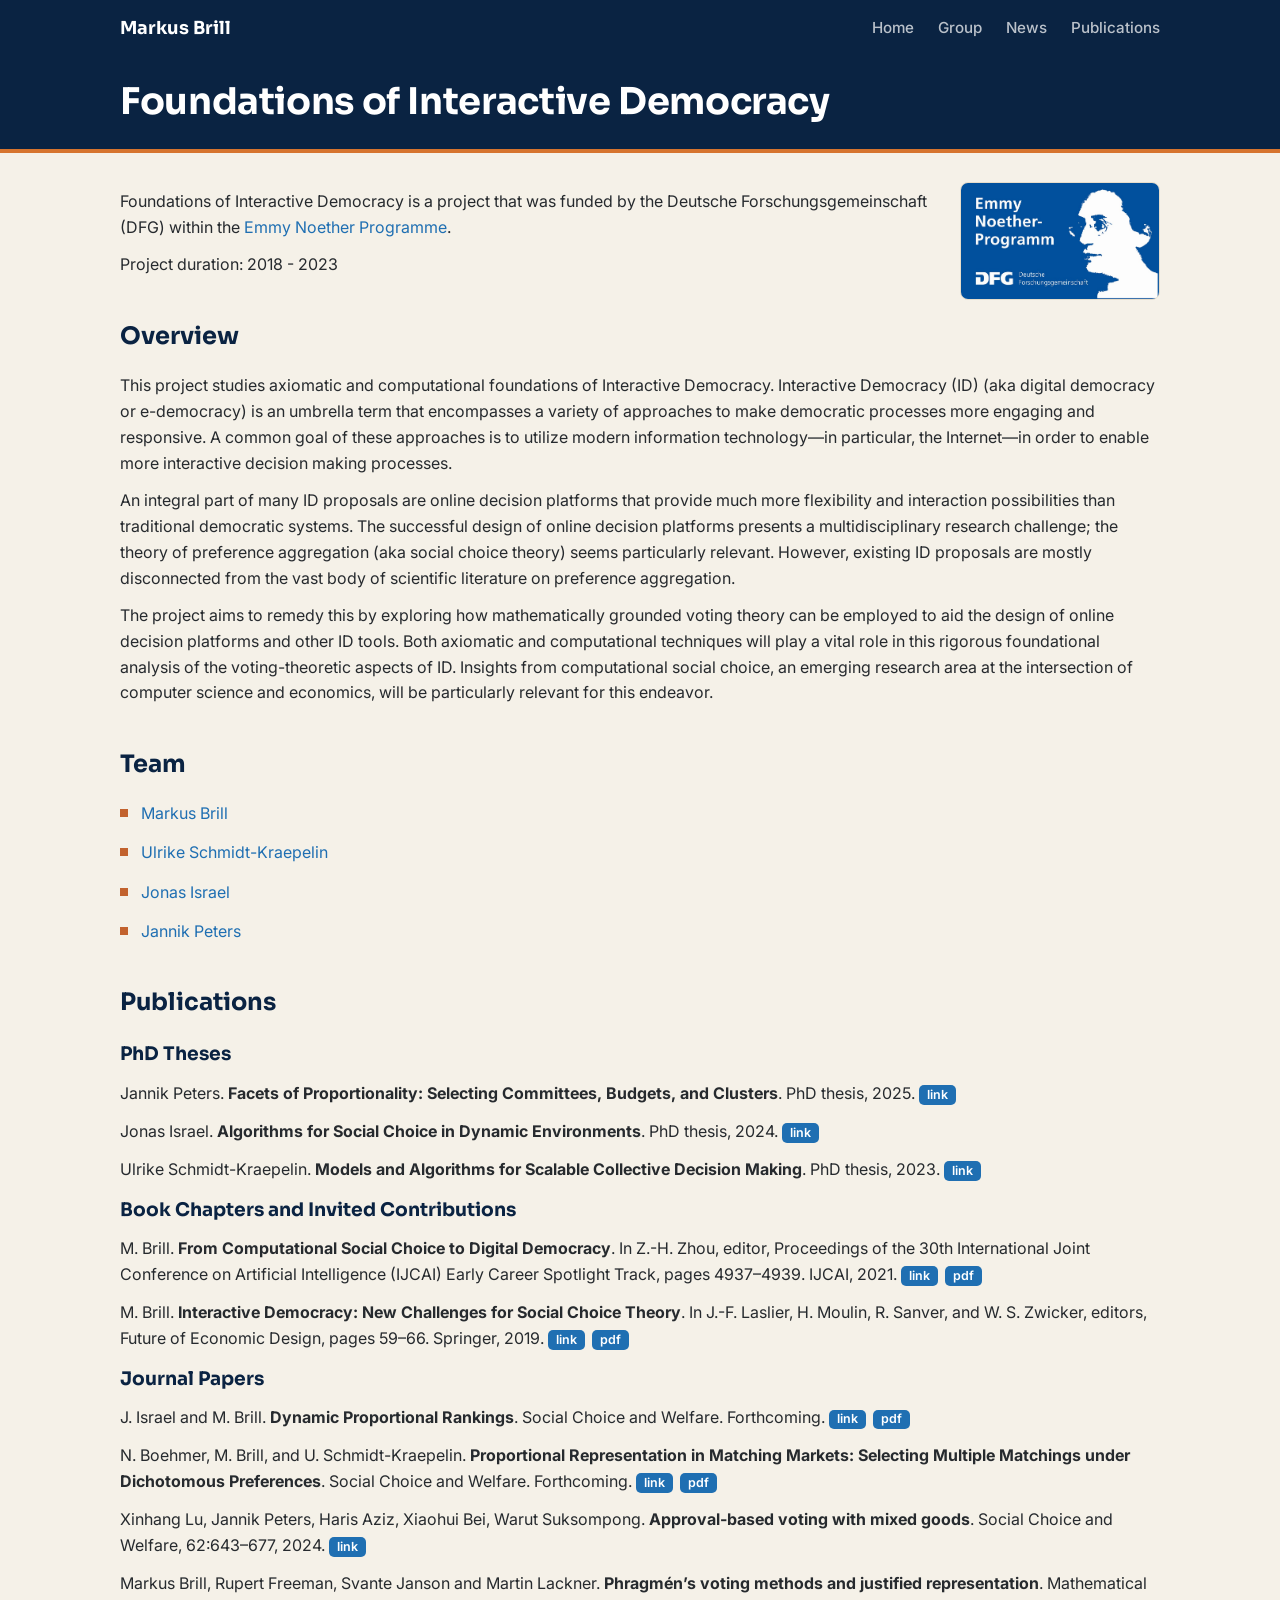
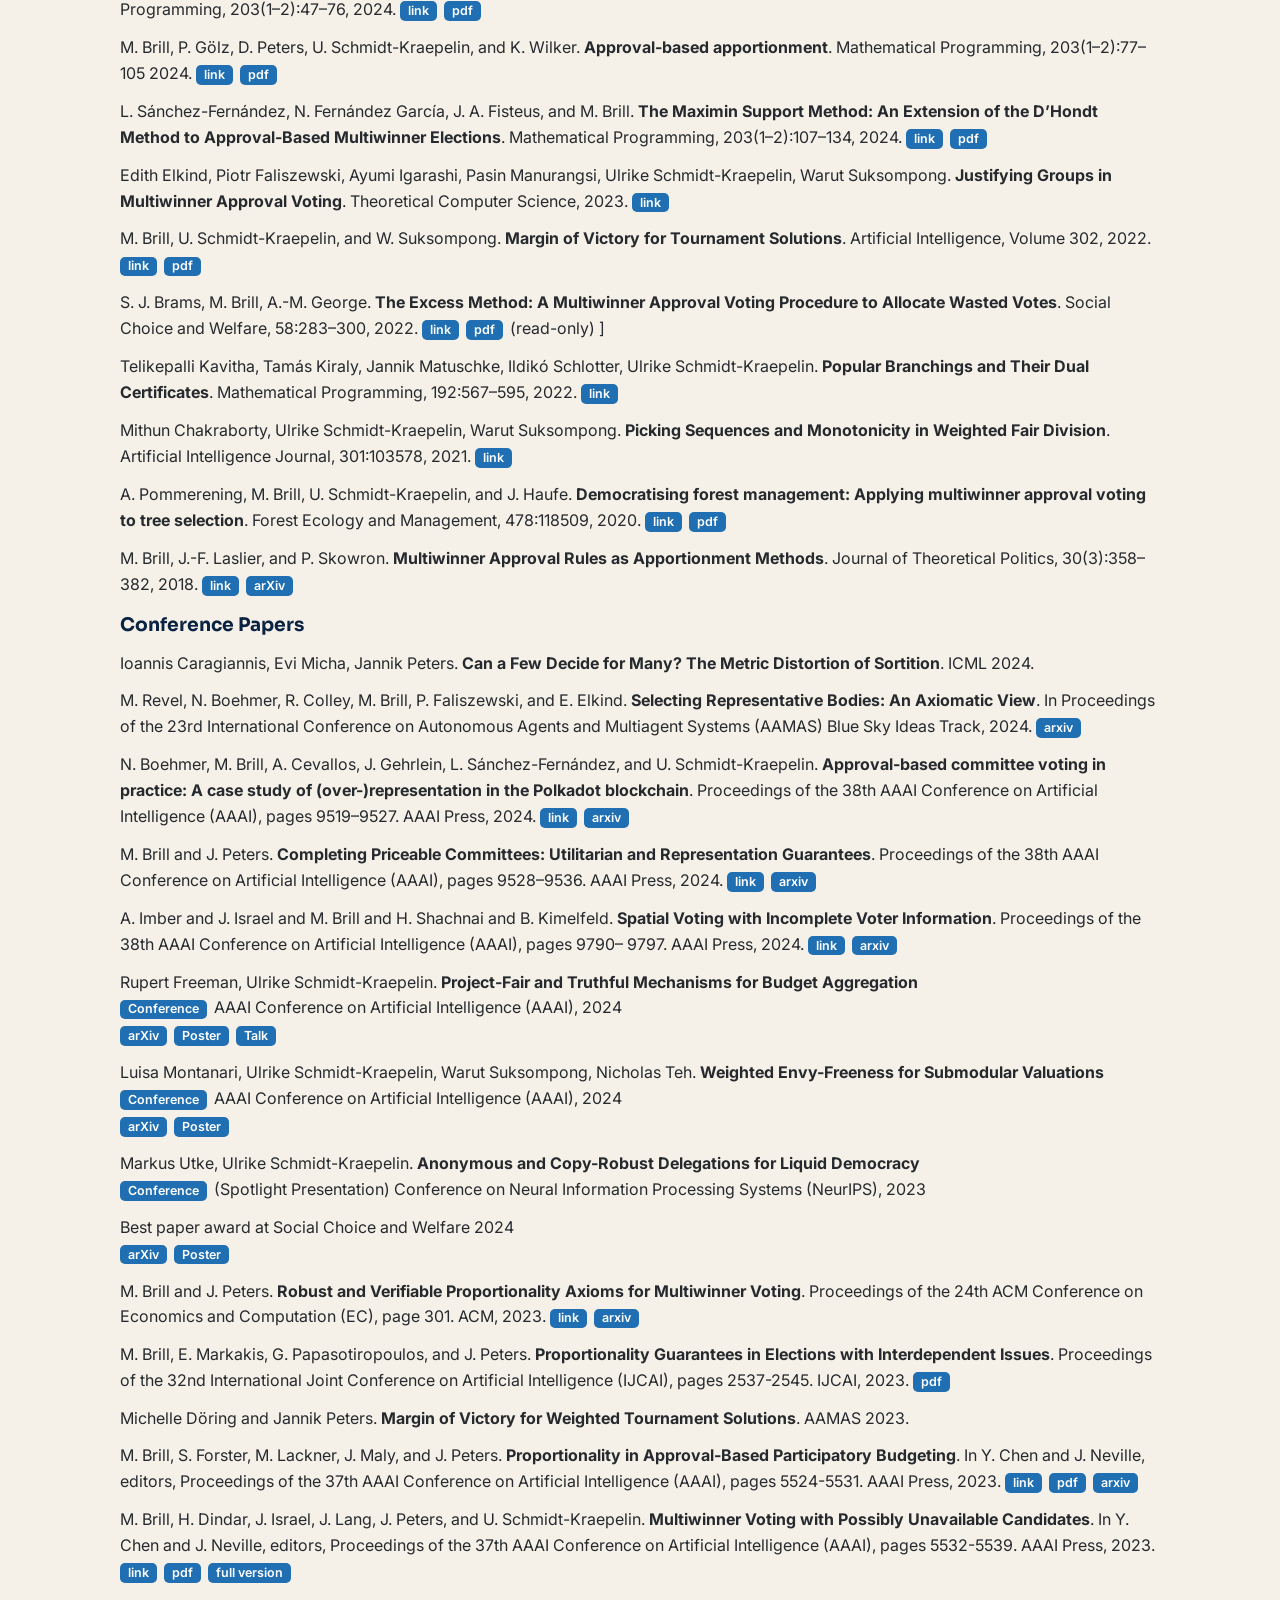
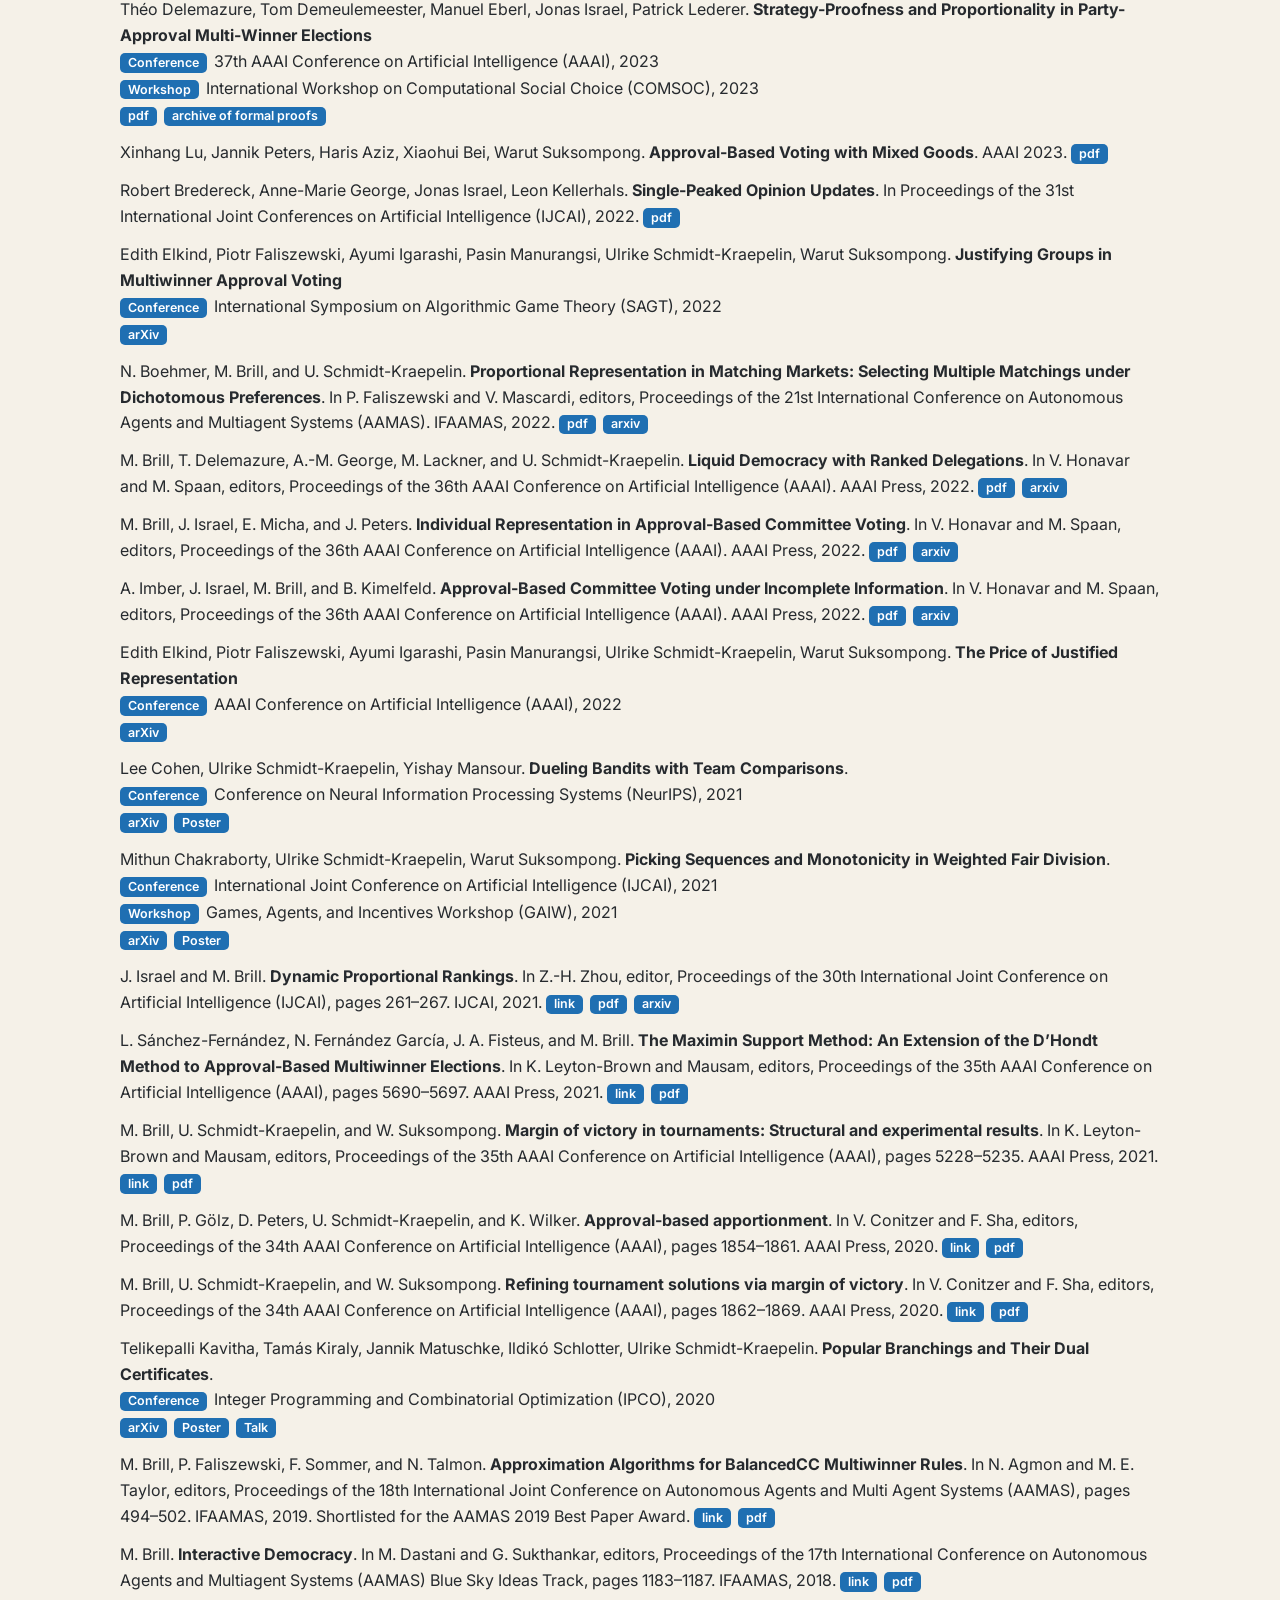
==== docs/fid.html @ dfdf8397 "initial website" ====
<!DOCTYPE html>
<html lang="en">
<head>
<meta charset="utf-8">
<meta name="viewport" content="width=device-width, initial-scale=1">
<title>Foundations of Interactive Democracy — Markus Brill</title>
<link rel="preconnect" href="https://fonts.googleapis.com"><link rel="preconnect" href="https://fonts.gstatic.com" crossorigin><link href="https://fonts.googleapis.com/css2?family=Sora:wght@600;700;800&family=Inter:wght@400;500;600&display=swap" rel="stylesheet">
<link rel="stylesheet" href="styles.css">
</head>
<body>
<nav class="navbar"><div class="nav-inner"><a class="brand" href="index.html">Markus Brill</a><div class="navlinks"><a href="index.html">Home</a><a href="group.html">Group</a><a href="news.html">News</a><a href="publications.html">Publications</a></div></div></nav>
<header class="page-head"><div class="page-head-inner"><h1>Foundations of Interactive Democracy</h1></div></header>
<main class="wrap">
<img class="page-thumb" src="assets/images/legacy/fid-01-01-129f02f27a.jpg" alt="">
<p>Foundations of Interactive Democracy is a project that was funded by the Deutsche Forschungsgemeinschaft (DFG) within the <a href="https://www.dfg.de/en/research-funding/funding-opportunities/programmes/individual/emmy-noether">Emmy Noether Programme</a>.</p><p>Project duration: 2018 - 2023</p><h2 id="overview">Overview</h2><p>This project studies axiomatic and computational foundations of Interactive Democracy. Interactive Democracy (ID) (aka digital democracy or e-democracy) is an umbrella term that encompasses a variety of approaches to make democratic processes more engaging and responsive. A common goal of these approaches is to utilize modern information technology—in particular, the Internet—in order to enable more interactive decision making processes.</p><p>An integral part of many ID proposals are online decision platforms that provide much more flexibility and interaction possibilities than traditional democratic systems. The successful design of online decision platforms presents a multidisciplinary research challenge; the theory of preference aggregation (aka social choice theory) seems particularly relevant. However, existing ID proposals are mostly disconnected from the vast body of scientific literature on preference aggregation.</p><p>The project aims to remedy this by exploring how mathematically grounded voting theory can be employed to aid the design of online decision platforms and other ID tools. Both axiomatic and computational techniques will play a vital role in this rigorous foundational analysis of the voting-theoretic aspects of ID. Insights from computational social choice, an emerging research area at the intersection of computer science and economics, will be particularly relevant for this endeavor.</p><h2 id="team">Team</h2><ul><li><a href="index.html">Markus Brill</a></li><li><a href="https://sites.google.com/view/schmidt-kraepelin">Ulrike Schmidt-Kraepelin</a></li><li><a href="https://sites.google.com/view/jonasisrael/">Jonas Israel</a></li><li><a href="https://sites.google.com/view/jannikpeters">Jannik Peters</a></li></ul><h2 id="publications">Publications</h2><h3 id="phd-theses">PhD Theses</h3><p>Jannik Peters. <strong>Facets of Proportionality: Selecting Committees, Budgets, and Clusters</strong>. PhD thesis, 2025. <a class="ref" href="https://doi.org/10.14279/depositonce-23017">link</a></p><p>Jonas Israel. <strong>Algorithms for Social Choice in Dynamic Environments</strong>. PhD thesis, 2024. <a class="ref" href="https://doi.org/10.14279/depositonce-21932">link</a></p><p>Ulrike Schmidt-Kraepelin. <strong>Models and Algorithms for Scalable Collective Decision Making</strong>. PhD thesis, 2023. <a class="ref" href="https://doi.org/10.14279/depositonce-17956">link</a></p><h3 id="book-chapters-and-invited-contributions">Book Chapters and Invited Contributions</h3><p>M. Brill. <strong>From Computational Social Choice to Digital Democracy</strong>. In Z.-H. Zhou, editor, Proceedings of the 30th International Joint Conference on Artificial Intelligence (IJCAI) Early Career Spotlight Track, pages 4937–4939. IJCAI, 2021. <a class="ref" href="https://www.ijcai.org/proceedings/2021/698">link</a> <a class="ref" href="https://www.ijcai.org/proceedings/2021/0698.pdf">pdf</a></p><p>M. Brill. <strong>Interactive Democracy: New Challenges for Social Choice Theory</strong>. In J.-F. Laslier, H. Moulin, R. Sanver, and W. S. Zwicker, editors, Future of Economic Design, pages 59–66. Springer, 2019. <a class="ref" href="https://link.springer.com/chapter/10.1007/978-3-030-18050-8_10">link</a> <a class="ref" href="https://www.dropbox.com/s/cr71lg9z73ph0wv/2019%20FED%20chapter.pdf?dl=0">pdf</a></p><h3 id="journal-papers">Journal Papers</h3><p>J. Israel and M. Brill. <strong>Dynamic Proportional Rankings</strong>. Social Choice and Welfare. Forthcoming. <a class="ref" href="https://link.springer.com/article/10.1007/s00355-023-01498-8">link</a> <a class="ref" href="https://link.springer.com/content/pdf/10.1007/s00355-023-01498-8.pdf">pdf</a></p><p>N. Boehmer, M. Brill, and U. Schmidt-Kraepelin. <strong>Proportional Representation in Matching Markets: Selecting Multiple Matchings under Dichotomous Preferences</strong>. Social Choice and Welfare. Forthcoming. <a class="ref" href="https://link.springer.com/article/10.1007/s00355-023-01453-7">link</a> <a class="ref" href="https://link.springer.com/content/pdf/10.1007/s00355-023-01453-7.pdf">pdf</a></p><p>Xinhang Lu, Jannik Peters, Haris Aziz, Xiaohui Bei, Warut Suksompong. <strong>Approval-based voting with mixed goods</strong>. Social Choice and Welfare, 62:643–677, 2024. <a class="ref" href="https://link.springer.com/article/10.1007/s00355-024-01511-8">link</a></p><p>Markus Brill, Rupert Freeman, Svante Janson and Martin Lackner. <strong>Phragmén’s voting methods and justified representation</strong>. Mathematical Programming, 203(1–2):47–76, 2024. <a class="ref" href="https://link.springer.com/article/10.1007/s10107-023-01926-8">link</a> <a class="ref" href="https://link.springer.com/content/pdf/10.1007/s10107-023-01926-8.pdf">pdf</a></p><p>M. Brill, P. Gölz, D. Peters, U. Schmidt-Kraepelin, and K. Wilker. <strong>Approval-based apportionment</strong>. Mathematical Programming, 203(1–2):77–105 2024. <a class="ref" href="https://link.springer.com/article/10.1007/s10107-022-01852-1">link</a> <a class="ref" href="https://link.springer.com/content/pdf/10.1007/s10107-022-01852-1.pdf">pdf</a></p><p>L. Sánchez-Fernández, N. Fernández García, J. A. Fisteus, and M. Brill. <strong>The Maximin Support Method: An Extension of the D’Hondt Method to Approval-Based Multiwinner Elections</strong>. Mathematical Programming, 203(1–2):107–134, 2024. <a class="ref" href="https://link.springer.com/article/10.1007/s10107-022-01805-8">link</a> <a class="ref" href="https://link.springer.com/content/pdf/10.1007/s10107-022-01805-8.pdf">pdf</a></p><p>Edith Elkind, Piotr Faliszewski, Ayumi Igarashi, Pasin Manurangsi, Ulrike Schmidt-Kraepelin, Warut Suksompong. <strong>Justifying Groups in Multiwinner Approval Voting</strong>. Theoretical Computer Science, 2023. <a class="ref" href="https://www.sciencedirect.com/science/article/pii/S0304397523003523?via%3Dihub">link</a></p><p>M. Brill, U. Schmidt-Kraepelin, and W. Suksompong. <strong>Margin of Victory for Tournament Solutions</strong>. Artificial Intelligence, Volume 302, 2022. <a class="ref" href="https://doi.org/10.1016/J.ARTINT.2021.103600">link</a> <a class="ref" href="https://tubcloud.tu-berlin.de/s/yjEC33tzKcBwZTF">pdf</a></p><p>S. J. Brams, M. Brill, A.-M. George. <strong>The Excess Method: A Multiwinner Approval Voting Procedure to Allocate Wasted Votes</strong>. Social Choice and Welfare, 58:283–300, 2022. <a class="ref" href="https://link.springer.com/article/10.1007%2Fs00355-021-01358-3">link</a> <a class="ref" href="https://link.springer.com/epdf/10.1007/s00355-021-01358-3?sharing_token=ufIQ68uXUsi9mFbQTTYPM_e4RwlQNchNByi7wbcMAY5_kYJ1NNdJ9xa7pcnNou4_H8DEpSOmdP9EuYuBIw5E1pNyXNFGwy63cK2SJ1KuVdXbkDmMh1WMiAHcA4GPNmliDBvI3QakT0fVjbrxNDZGwoVvShHnLbAjXuJK1bSn5as%3D">pdf</a> (read-only) ]</p><p>Telikepalli Kavitha, Tamás Kiraly, Jannik Matuschke, Ildikó Schlotter, Ulrike Schmidt-Kraepelin. <strong>Popular Branchings and Their Dual Certificates</strong>. Mathematical Programming, 192:567–595, 2022. <a class="ref" href="https://link.springer.com/article/10.1007/s10107-021-01659-6">link</a></p><p>Mithun Chakraborty, Ulrike Schmidt-Kraepelin, Warut Suksompong. <strong>Picking Sequences and Monotonicity in Weighted Fair Division</strong>. Artificial Intelligence Journal, 301:103578, 2021. <a class="ref" href="https://www.sciencedirect.com/science/article/abs/pii/S0004370221001296">link</a></p><p>A. Pommerening, M. Brill, U. Schmidt-Kraepelin, and J. Haufe. <strong>Democratising forest management: Applying multiwinner approval voting to tree selection</strong>. Forest Ecology and Management, 478:118509, 2020. <a class="ref" href="https://www.sciencedirect.com/science/article/pii/S0378112720312780">link</a> <a class="ref" href="https://www.sciencedirect.com/science/article/pii/S0378112720312780/pdfft?md5=fec2584705d6ecbe3a2b61349f238662&amp;pid=1-s2.0-S0378112720312780-main.pdf">pdf</a></p><p>M. Brill, J.-F. Laslier, and P. Skowron. <strong>Multiwinner Approval Rules as Apportionment Methods</strong>. Journal of Theoretical Politics, 30(3):358–382, 2018. <a class="ref" href="https://journals.sagepub.com/doi/10.1177/0951629818775518">link</a> <a class="ref" href="https://arxiv.org/abs/1611.08691">arXiv</a></p><h3 id="conference-papers">Conference Papers</h3><p>Ioannis Caragiannis, Evi Micha, Jannik Peters. <strong>Can a Few Decide for Many? The Metric Distortion of Sortition</strong>. ICML 2024.</p><p>M. Revel, N. Boehmer, R. Colley, M. Brill, P. Faliszewski, and E. Elkind. <strong>Selecting Representative Bodies: An Axiomatic View</strong>. In Proceedings of the 23rd International Conference on Autonomous Agents and Multiagent Systems (AAMAS) Blue Sky Ideas Track, 2024. <a class="ref" href="https://browse.arxiv.org/abs/2304.02774">arxiv</a></p><p>N. Boehmer, M. Brill, A. Cevallos, J. Gehrlein, L. Sánchez-Fernández, and U. Schmidt-Kraepelin. <strong>Approval-based committee voting in practice: A case study of (over-)representation in the Polkadot blockchain</strong>. Proceedings of the 38th AAAI Conference on Artificial Intelligence (AAAI), pages 9519–9527. AAAI Press, 2024. <a class="ref" href="https://ojs.aaai.org/index.php/AAAI/article/view/28807">link</a> <a class="ref" href="https://arxiv.org/abs/2312.11408">arxiv</a></p><p>M. Brill and J. Peters. <strong>Completing Priceable Committees: Utilitarian and Representation Guarantees</strong>. Proceedings of the 38th AAAI Conference on Artificial Intelligence (AAAI), pages 9528–9536. AAAI Press, 2024. <a class="ref" href="https://ojs.aaai.org/index.php/AAAI/article/view/28808">link</a> <a class="ref" href="https://arxiv.org/abs/2312.08187">arxiv</a></p><p>A. Imber and J. Israel and M. Brill and H. Shachnai and B. Kimelfeld. <strong>Spatial Voting with Incomplete Voter Information</strong>. Proceedings of the 38th AAAI Conference on Artificial Intelligence (AAAI), pages 9790– 9797. AAAI Press, 2024. <a class="ref" href="https://ojs.aaai.org/index.php/AAAI/article/view/28838">link</a> <a class="ref" href="https://arxiv.org/abs/2302.08929">arxiv</a></p><p>Rupert Freeman, Ulrike Schmidt-Kraepelin. <strong>Project-Fair and Truthful Mechanisms for Budget Aggregation</strong><br><a class="ref" href="https://ojs.aaai.org/index.php/AAAI/article/view/28828">Conference</a> AAAI Conference on Artificial Intelligence (AAAI), 2024<br><a class="ref" href="http://arxiv.org/abs/2309.02613">arXiv</a> <a class="ref" href="https://drive.google.com/file/d/1-I_3nhVEP1UO6zX-Kms1ean2EgyH4drz/view?usp=sharing">Poster</a> <a class="ref" href="https://www.youtube.com/watch?v=wnmZUV1v-K4&amp;feature=youtu.be">Talk</a></p><p>Luisa Montanari, Ulrike Schmidt-Kraepelin, Warut Suksompong, Nicholas Teh. <strong>Weighted Envy-Freeness for Submodular Valuations</strong><br><a class="ref" href="https://ojs.aaai.org/index.php/AAAI/article/view/28847">Conference</a> AAAI Conference on Artificial Intelligence (AAAI), 2024<br><a class="ref" href="https://arxiv.org/abs/2209.06437">arXiv</a> <a class="ref" href="https://drive.google.com/file/d/10IMXBM4f4SPNGBQS9lI8R5puHcqml_25/view">Poster</a></p><p>Markus Utke, Ulrike Schmidt-Kraepelin. <strong>Anonymous and Copy-Robust Delegations for Liquid Democracy</strong><br><a class="ref" href="https://openreview.net/forum?id=bbL20Oupi4">Conference</a> (Spotlight Presentation) Conference on Neural Information Processing Systems (NeurIPS), 2023</p><p>Best paper award at Social Choice and Welfare 2024<br><a class="ref" href="https://arxiv.org/abs/2307.01174">arXiv</a> <a class="ref" href="https://drive.google.com/file/d/1OzBqjAYffaVjXLHFrfFtJ7LIFnX3qbjr/view?usp=sharing">Poster</a></p><p>M. Brill and J. Peters. <strong>Robust and Verifiable Proportionality Axioms for Multiwinner Voting</strong>. Proceedings of the 24th ACM Conference on Economics and Computation (EC), page 301. ACM, 2023. <a class="ref" href="https://dl.acm.org/doi/10.1145/3580507.3597785">link</a> <a class="ref" href="https://arxiv.org/abs/2302.01989">arxiv</a></p><p>M. Brill, E. Markakis, G. Papasotiropoulos, and J. Peters. <strong>Proportionality Guarantees in Elections with Interdependent Issues</strong>. Proceedings of the 32nd International Joint Conference on Artificial Intelligence (IJCAI), pages 2537-2545. IJCAI, 2023. <a class="ref" href="https://www.ijcai.org/proceedings/2023/0282.pdf">pdf</a></p><p>Michelle Döring and Jannik Peters. <strong>Margin of Victory for Weighted Tournament Solutions</strong>. AAMAS 2023.</p><p>M. Brill, S. Forster, M. Lackner, J. Maly, and J. Peters. <strong>Proportionality in Approval-Based Participatory Budgeting</strong>. In Y. Chen and J. Neville, editors, Proceedings of the 37th AAAI Conference on Artificial Intelligence (AAAI), pages 5524-5531. AAAI Press, 2023. <a class="ref" href="https://ojs.aaai.org/index.php/AAAI/article/view/25686">link</a> <a class="ref" href="https://ojs.aaai.org/index.php/AAAI/article/view/25686/25458">pdf</a> <a class="ref" href="https://arxiv.org/abs/2302.03672">arxiv</a></p><p>M. Brill, H. Dindar, J. Israel, J. Lang, J. Peters, and U. Schmidt-Kraepelin. <strong>Multiwinner Voting with Possibly Unavailable Candidates</strong>. In Y. Chen and J. Neville, editors, Proceedings of the 37th AAAI Conference on Artificial Intelligence (AAAI), pages 5532-5539. AAAI Press, 2023. <a class="ref" href="https://ojs.aaai.org/index.php/AAAI/article/view/25687">link</a> <a class="ref" href="https://ojs.aaai.org/index.php/AAAI/article/view/25687/25459">pdf</a> <a class="ref" href="https://tubcloud.tu-berlin.de/s/YeTDLx9dKzZgRws">full version</a></p><p>Théo Delemazure, Tom Demeulemeester, Manuel Eberl, Jonas Israel, Patrick Lederer. <strong>Strategy-Proofness and Proportionality in Party-Approval Multi-Winner Elections</strong><br><a class="ref" href="https://ojs.aaai.org/index.php/AAAI/article/download/25694/25466">Conference</a> 37th AAAI Conference on Artificial Intelligence (AAAI), 2023<br><a class="ref" href="https://tzin.bgu.ac.il/~omerlev/comsoc/papers/paper78.pdf">Workshop</a> International Workshop on Computational Social Choice (COMSOC), 2023<br><a class="ref" href="https://pub.dss.in.tum.de/brandt-research/PAPP_work.pdf">pdf</a> <a class="ref" href="https://www.isa-afp.org/entries/PAPP_Impossibility.html">archive of formal proofs</a></p><p>Xinhang Lu, Jannik Peters, Haris Aziz, Xiaohui Bei, Warut Suksompong. <strong>Approval-Based Voting with Mixed Goods</strong>. AAAI 2023. <a class="ref" href="https://ojs.aaai.org/index.php/AAAI/article/view/25717/25489">pdf</a></p><p>Robert Bredereck, Anne-Marie George, Jonas Israel, Leon Kellerhals. <strong>Single-Peaked Opinion Updates</strong>. In Proceedings of the 31st International Joint Conferences on Artificial Intelligence (IJCAI), 2022. <a class="ref" href="https://www.ijcai.org/proceedings/2022/0020.pdf">pdf</a></p><p>Edith Elkind, Piotr Faliszewski, Ayumi Igarashi, Pasin Manurangsi, Ulrike Schmidt-Kraepelin, Warut Suksompong. <strong>Justifying Groups in Multiwinner Approval Voting</strong><br><a class="ref" href="https://link.springer.com/chapter/10.1007/978-3-031-15714-1_27">Conference</a> International Symposium on Algorithmic Game Theory (SAGT), 2022<br><a class="ref" href="https://arxiv.org/abs/2108.12949">arXiv</a></p><p>N. Boehmer, M. Brill, and U. Schmidt-Kraepelin. <strong>Proportional Representation in Matching Markets: Selecting Multiple Matchings under Dichotomous Preferences</strong>. In P. Faliszewski and V. Mascardi, editors, Proceedings of the 21st International Conference on Autonomous Agents and Multiagent Systems (AAMAS). IFAAMAS, 2022. <a class="ref" href="https://ifaamas.org/Proceedings/aamas2022/pdfs/p136.pdf">pdf</a> <a class="ref" href="https://arxiv.org/abs/2102.07441">arxiv</a></p><p>M. Brill, T. Delemazure, A.-M. George, M. Lackner, and U. Schmidt-Kraepelin. <strong>Liquid Democracy with Ranked Delegations</strong>. In V. Honavar and M. Spaan, editors, Proceedings of the 36th AAAI Conference on Artificial Intelligence (AAAI). AAAI Press, 2022. <a class="ref" href="https://ojs.aaai.org/index.php/AAAI/article/view/20417/20176">pdf</a> <a class="ref" href="https://arxiv.org/abs/2112.07509">arxiv</a></p><p>M. Brill, J. Israel, E. Micha, and J. Peters. <strong>Individual Representation in Approval-Based Committee Voting</strong>. In V. Honavar and M. Spaan, editors, Proceedings of the 36th AAAI Conference on Artificial Intelligence (AAAI). AAAI Press, 2022. <a class="ref" href="https://ojs.aaai.org/index.php/AAAI/article/view/20418/20177">pdf</a> <a class="ref" href="https://arxiv.org/abs/2112.05193">arxiv</a></p><p>A. Imber, J. Israel, M. Brill, and B. Kimelfeld. <strong>Approval-Based Committee Voting under Incomplete Information</strong>. In V. Honavar and M. Spaan, editors, Proceedings of the 36th AAAI Conference on Artificial Intelligence (AAAI). AAAI Press, 2022. <a class="ref" href="https://ojs.aaai.org/index.php/AAAI/article/view/20440/20199">pdf</a> <a class="ref" href="https://arxiv.org/abs/2103.14847">arxiv</a></p><p>Edith Elkind, Piotr Faliszewski, Ayumi Igarashi, Pasin Manurangsi, Ulrike Schmidt-Kraepelin, Warut Suksompong. <strong>The Price of Justified Representation</strong><br><a class="ref" href="https://www.aaai.org/AAAI22Papers/AAAI-7157.ElkindE.pdf">Conference</a> AAAI Conference on Artificial Intelligence (AAAI), 2022<br><a class="ref" href="https://arxiv.org/abs/2112.05994">arXiv</a></p><p>Lee Cohen, Ulrike Schmidt-Kraepelin, Yishay Mansour. <strong>Dueling Bandits with Team Comparisons</strong>.<br><a class="ref" href="https://proceedings.neurips.cc/paper/2021/file/ac73001b1d44f4925449ce09d9f5d5ca-Paper.pdf">Conference</a> Conference on Neural Information Processing Systems (NeurIPS), 2021<br><a class="ref" href="https://arxiv.org/abs/2107.02738">arXiv</a> <a class="ref" href="https://drive.google.com/file/d/1Yvvdi8DzlChVbFQQYsBr1qAF58wIdms8/view?usp=sharing">Poster</a></p><p>Mithun Chakraborty, Ulrike Schmidt-Kraepelin, Warut Suksompong. <strong>Picking Sequences and Monotonicity in Weighted Fair Division</strong>.<br><a class="ref" href="https://www.ijcai.org/proceedings/2021/0012.pdf">Conference</a> International Joint Conference on Artificial Intelligence (IJCAI), 2021<br><a class="ref" href="https://preflib.github.io/gaiw2021/papers/GAIW_2021_paper_6.pdf">Workshop</a> Games, Agents, and Incentives Workshop (GAIW), 2021<br><a class="ref" href="https://arxiv.org/abs/2104.14347">arXiv</a> <a class="ref" href="https://drive.google.com/file/d/1-srumLSpurTGvuO9nuIaB3hYkZ0N3LbE/view?usp=sharing">Poster</a></p><p>J. Israel and M. Brill. <strong>Dynamic Proportional Rankings</strong>. In Z.-H. Zhou, editor, Proceedings of the 30th International Joint Conference on Artificial Intelligence (IJCAI), pages 261–267. IJCAI, 2021. <a class="ref" href="https://www.ijcai.org/proceedings/2021/37">link</a> <a class="ref" href="https://www.ijcai.org/proceedings/2021/0037.pdf">pdf</a> <a class="ref" href="https://arxiv.org/abs/2105.08043">arxiv</a></p><p>L. Sánchez-Fernández, N. Fernández García, J. A. Fisteus, and M. Brill. <strong>The Maximin Support Method: An Extension of the D’Hondt Method to Approval-Based Multiwinner Elections</strong>. In K. Leyton-Brown and Mausam, editors, Proceedings of the 35th AAAI Conference on Artificial Intelligence (AAAI), pages 5690–5697. AAAI Press, 2021. <a class="ref" href="https://ojs.aaai.org/index.php/AAAI/article/view/16714">link</a> <a class="ref" href="https://ojs.aaai.org/index.php/AAAI/article/view/16714/16521">pdf</a></p><p>M. Brill, U. Schmidt-Kraepelin, and W. Suksompong. <strong>Margin of victory in tournaments: Structural and experimental results</strong>. In K. Leyton-Brown and Mausam, editors, Proceedings of the 35th AAAI Conference on Artificial Intelligence (AAAI), pages 5228–5235. AAAI Press, 2021. <a class="ref" href="https://ojs.aaai.org/index.php/AAAI/article/view/16660">link</a> <a class="ref" href="https://ojs.aaai.org/index.php/AAAI/article/view/16660/16467">pdf</a></p><p>M. Brill, P. Gölz, D. Peters, U. Schmidt-Kraepelin, and K. Wilker. <strong>Approval-based apportionment</strong>. In V. Conitzer and F. Sha, editors, Proceedings of the 34th AAAI Conference on Artificial Intelligence (AAAI), pages 1854–1861. AAAI Press, 2020. <a class="ref" href="https://ojs.aaai.org/index.php/AAAI/article/view/5553">link</a> <a class="ref" href="https://ojs.aaai.org/index.php/AAAI/article/view/5553/5409">pdf</a></p><p>M. Brill, U. Schmidt-Kraepelin, and W. Suksompong. <strong>Refining tournament solutions via margin of victory</strong>. In V. Conitzer and F. Sha, editors, Proceedings of the 34th AAAI Conference on Artificial Intelligence (AAAI), pages 1862–1869. AAAI Press, 2020. <a class="ref" href="https://ojs.aaai.org/index.php/AAAI/article/view/5554">link</a> <a class="ref" href="https://ojs.aaai.org/index.php/AAAI/article/view/5554/5410">pdf</a></p><p>Telikepalli Kavitha, Tamás Kiraly, Jannik Matuschke, Ildikó Schlotter, Ulrike Schmidt-Kraepelin. <strong>Popular Branchings and Their Dual Certificates</strong>.<br><a class="ref" href="https://link.springer.com/chapter/10.1007/978-3-030-45771-6_18">Conference</a> Integer Programming and Combinatorial Optimization (IPCO), 2020<br><a class="ref" href="https://arxiv.org/abs/1912.01854">arXiv</a> <a class="ref" href="https://drive.google.com/file/d/106N9lVOHdRChjnPRbHzpRl2PpU1iYzjz/view?usp=sharing">Poster</a> <a class="ref" href="https://www.youtube.com/watch?v=B5hV3oBJ4D8">Talk</a></p><p>M. Brill, P. Faliszewski, F. Sommer, and N. Talmon. <strong>Approximation Algorithms for BalancedCC Multiwinner Rules</strong>. In N. Agmon and M. E. Taylor, editors, Proceedings of the 18th International Joint Conference on Autonomous Agents and Multi Agent Systems (AAMAS), pages 494–502. IFAAMAS, 2019. Shortlisted for the AAMAS 2019 Best Paper Award. <a class="ref" href="https://dl.acm.org/doi/10.5555/3306127.3331732">link</a> <a class="ref" href="https://www.ifaamas.org/Proceedings/aamas2019/pdfs/p494.pdf">pdf</a></p><p>M. Brill. <strong>Interactive Democracy</strong>. In M. Dastani and G. Sukthankar, editors, Proceedings of the 17th International Conference on Autonomous Agents and Multiagent Systems (AAMAS) Blue Sky Ideas Track, pages 1183–1187. IFAAMAS, 2018. <a class="ref" href="https://dl.acm.org/doi/10.5555/3237383.3237873">link</a> <a class="ref" href="https://ifaamas.org/Proceedings/aamas2018/pdfs/p1183.pdf">pdf</a></p>
</main>
</body>
</html>
---- docs/styles.css ----
/* ===========================================================================
   markus-brill.de — "Banner Navy" theme (plain static HTML)
   navy = structure/identity · orange = current/news · blue = links.
   Background warm cream, never white. Headings: Sora. Body: Inter.
   Fonts are loaded via a <link> in each page's <head>.
   =========================================================================== */

:root {
  --navy: #0A2342;
  --orange: #D6742E;
  --orange-text: #C2622D;   /* orange on light backgrounds */
  --orange-lt: #EE9F5C;     /* orange on the navy banner */
  --blue: #1f6fb2;          /* links */
  --cream: #F5F1E8;
  --card: #ffffff;
  --ink: #262a2e;
  --muted: #6f6757;
  --line: #e7ddcb;
  --soft: #f3eee3;
}

* { box-sizing: border-box; margin: 0; padding: 0; }
img { max-width: 100%; display: block; }
ul { list-style: none; }

body {
  background: var(--cream);
  color: var(--ink);
  font-family: Inter, system-ui, -apple-system, sans-serif;
  font-size: 16px;
  line-height: 1.62;
  -webkit-font-smoothing: antialiased;
}

a { color: var(--blue); text-decoration: none; }
a:hover { text-decoration: underline; }

/* ---- Navbar (navy, brand left, links right) ------------------------------- */
.navbar { background: var(--navy); }
.nav-inner {
  max-width: 1080px; margin: 0 auto; padding: 1.05rem 1.25rem;
  display: flex; justify-content: space-between; align-items: center; gap: 1rem;
}
.brand { font: 700 1.12rem Sora, system-ui, sans-serif; color: #fff; }
.brand:hover { text-decoration: none; color: #fff; }
.navlinks { display: flex; gap: 1.5rem; flex-wrap: wrap; }
.navlinks a { color: rgba(255,255,255,.72); font: 500 0.95rem Inter, sans-serif; }
.navlinks a:hover { color: #fff; text-decoration: none; }
.navlinks a.active { color: #fff; border-bottom: 2px solid var(--orange); padding-bottom: 2px; }

/* ---- Headings & content links --------------------------------------------- */
h1, h2, h3, h4 { font-family: Sora, system-ui, sans-serif; color: var(--navy); }
h1 { font-weight: 800; letter-spacing: -0.02em; }
h2 { font-weight: 700; font-size: 1.5rem; margin: 2.4rem 0 1.1rem; }
/* Publications page only: section headings in blue, with a back-to-top arrow */
.pubs h2 { color: var(--blue); display: flex; align-items: baseline; justify-content: space-between; gap: 1rem; }
.toplink { font-size: 0.85rem; font-weight: 600; color: var(--muted); text-decoration: none; }
.toplink:hover { color: var(--orange-text); text-decoration: none; }
h3 { font-weight: 700; }

/* ---- Content wrapper ------------------------------------------------------- */
.wrap { max-width: 1080px; margin: 0 auto; padding: 1.6rem 1.25rem 4.5rem; }
.wrap p { margin: 0.7rem 0; }
/* Lists in content (non-publications): orange square bullets, spaced entries. */
.wrap:not(.pubs) ul:not(.bio) { list-style: none; padding-left: 0; margin: 0.6rem 0 1.4rem; }
.wrap:not(.pubs) ul:not(.bio) li { position: relative; padding-left: 1.3em; margin: 0 0 0.85rem; line-height: 1.6; }
.wrap:not(.pubs) ul:not(.bio) li::before { content: ""; position: absolute; left: 0; top: 0.5em; width: 0.5em; height: 0.5em; background: var(--orange-text); }

/* Publications page: each entry is a card; conference cards carry a venue badge. */
.pubs ul { list-style: none; padding-left: 0; margin: 0.4rem 0 1.8rem; }
.pubs li {
  background: var(--card); border: 1px solid var(--line); border-left: 3px solid var(--orange);
  border-radius: 8px; padding: 0.85rem 1.05rem; margin: 0 0 0.7rem;
  box-shadow: 0 3px 10px rgba(40,40,40,.04); line-height: 1.55;
}
.pub-tags { display: flex; flex-wrap: wrap; gap: 0.4rem; margin: 0 0 0.5rem; }
.pub-badge {
  display: inline-block; background: var(--navy); color: #fff;
  font: 700 0.72rem Sora, system-ui, sans-serif; letter-spacing: 0.02em;
  padding: 0.12rem 0.55rem; border-radius: 5px;
}
.pub-badge.new { background: var(--orange); }

/* Publications top: profile links (blue, external ↗) + section jumps (orange) */
.pub-top { margin: 0.4rem 0 1.8rem; }
.pub-top .cap { font-size: 0.78rem; font-weight: 600; text-transform: uppercase; letter-spacing: 0.08em; color: var(--muted); margin: 1rem 0 0.5rem; }
.pub-top .cap:first-child { margin-top: 0; }
.link-row { display: flex; flex-wrap: wrap; gap: 0.55rem; }
.link-row a { display: inline-flex; align-items: center; gap: 0.4em; padding: 0.42rem 0.9rem; border-radius: 999px; font-weight: 600; font-size: 0.92rem; border: 1.5px solid; }
.link-row.ext a { border-color: var(--orange); color: var(--orange-text); }
.link-row.ext a:hover { background: #fbeee3; text-decoration: none; }
.link-row.int a { border-color: var(--blue); color: var(--blue); }
.link-row.int a:hover { background: #eaf2fa; text-decoration: none; }
.link-row .ar { font-size: 0.85em; }

/* Reference-link pills at the end of publication entries (link / pdf / arXiv …) */
a.ref { display: inline-block; background: var(--blue); color: #fff; font-size: 0.78rem; font-weight: 600;
  line-height: 1.45; padding: 0.05rem 0.5rem; border-radius: 5px; margin: 0 0.18rem 0.18rem 0;
  text-decoration: none; vertical-align: baseline; }
a.ref:hover { background: #18567f; color: #fff; text-decoration: none; }
.wrap img { border-radius: 8px; margin: 1rem 0; }
/* Small right-floated thumbnail for legacy page images (fid, workshop) */
.wrap img.page-thumb { float: right; width: 200px; max-width: 40%; margin: 0.25rem 0 1rem 1.75rem; border: 1px solid var(--line); }

/* ===========================================================================
   Homepage hero (full-width navy band, flush under the navbar)
   =========================================================================== */
.hero-band { background: var(--navy); color: #fff; }
.hero-inner {
  max-width: 1080px; margin: 0 auto; padding: 2.6rem 1.25rem 2rem;
  display: grid; grid-template-columns: minmax(0, 1fr) 210px; gap: 2.4rem; align-items: center;
}
.hero-band h1 { color: #fff; font-size: 3.1rem; line-height: 1.05; margin: 0 0 0.85rem; }
.hero-band .aff { color: rgba(255,255,255,.85); line-height: 1.62; font-size: 1.05rem; margin-bottom: 0.9rem; }
.hero-band .aff a { color: #bcd4ec; text-decoration: underline; text-decoration-color: rgba(188,212,236,.4); text-underline-offset: 2px; }
.hero-band .aff a:hover { color: #fff; text-decoration-color: #fff; }
.hero-band .room, .hero-band .email { color: rgba(255,255,255,.6); font-size: 0.9rem; margin: 0.1rem 0; }
.hero-band .email { margin-bottom: 1.3rem; }
.hero-band .lab { color: var(--orange-lt); font-weight: 700; }
.hero-band .room a, .hero-band .email a { color: rgba(255,255,255,.9); text-decoration: underline; text-decoration-color: rgba(255,255,255,.45); text-underline-offset: 2px; }
.hero-band .room a:hover, .hero-band .email a:hover { color: #fff; text-decoration-color: #fff; }
.hero-photo {
  width: 210px; aspect-ratio: 4 / 5; object-fit: cover; object-position: center 18%;
  border-radius: 12px; border: 1px solid rgba(255,255,255,.25); box-shadow: 0 16px 40px rgba(5,15,35,.4);
}
.chips { display: flex; flex-wrap: wrap; gap: 0.55rem; }
.chips a {
  background: rgba(255,255,255,.1); border: 1px solid rgba(255,255,255,.28); color: #fff;
  padding: 0.42rem 0.9rem; border-radius: 6px; font-size: 0.88rem; font-weight: 500; transition: .15s;
}
.chips a:hover { background: rgba(214,116,46,.9); border-color: var(--orange); text-decoration: none; }

/* ---- Seam band: current card straddles the navy/cream boundary ------------ */
.current-seam {
  padding: 1.5rem 0;
  background: linear-gradient(to bottom,
    var(--navy) calc(50% - 2px),
    var(--orange) calc(50% - 2px),
    var(--orange) calc(50% + 2px),
    var(--cream) calc(50% + 2px));
}
.current-inner { max-width: 1080px; margin: 0 auto; padding: 0 1.25rem; }
.card {
  background: var(--card); border: 1px solid var(--line); border-radius: 12px;
  box-shadow: 0 8px 26px rgba(40,40,40,.06); padding: 1.3rem 1.5rem;
}
.current { border-left: 4px solid var(--orange); }
.current p { margin: 0.3rem 0; }

/* ---- Homepage "Recent News": three cards side by side --------------------- */
.news { display: grid; grid-template-columns: repeat(3, 1fr); gap: 1.1rem; margin-top: 0.4rem; }
.news article {
  background: var(--card); border: 1px solid var(--line); border-radius: 12px;
  box-shadow: 0 8px 26px rgba(40,40,40,.06); padding: 1.2rem 1.3rem;
}
.news .date { color: var(--orange-text); font-size: 0.84rem; font-weight: 600; display: block; margin-bottom: 0.35rem; }
.news h3 { font: 700 1.08rem Sora, system-ui, sans-serif; color: var(--navy); margin: 0 0 0.4rem; }
.news h3 a { color: var(--navy); }
.news p { font-size: 0.92rem; color: #54504a; line-height: 1.55; margin: 0; }

/* ---- Brief bio (year | description grid) ---------------------------------- */
.bio { display: grid; gap: 0.5rem; }
.bio li { display: grid; grid-template-columns: 120px 1fr; gap: 1rem; font-size: 0.96rem; line-height: 1.5; }
.yrs { font-weight: 700; color: var(--navy); white-space: nowrap; }

/* ===========================================================================
   Inner-page title banner (slim navy band, orange underline)
   =========================================================================== */
.page-head { background: var(--navy); border-bottom: 4px solid var(--orange); }
.page-head-inner { max-width: 1080px; margin: 0 auto; padding: 1.7rem 1.25rem; }
.page-head h1 { color: #fff; font: 700 2.3rem/1.05 Sora, system-ui, sans-serif; letter-spacing: -0.01em; }

/* ===========================================================================
   News page (one page, all items, newest first)
   =========================================================================== */
.news-item {
  display: grid; grid-template-columns: minmax(0, 1fr) auto; gap: 1.25rem 1.5rem;
  align-items: start; padding: 1.5rem 0 1.7rem; border-bottom: 1px solid var(--line);
}
.news-main h2 { margin: 0 0 0.15rem; font-size: 1.3rem; }
.news-main > p:first-of-type { margin: 0 0 0.6rem; color: var(--orange-text); font-weight: 600; }
.news-aside { display: flex; flex-wrap: wrap; justify-content: flex-end; align-content: flex-start; gap: 0.65rem; padding-top: 0.4rem; max-width: 440px; }
.news-aside p { display: flex; flex-wrap: wrap; justify-content: flex-end; gap: 0.65rem; margin: 0; }
.news-aside img { width: auto; max-width: 210px; max-height: 110px; object-fit: contain; margin: 0; }
.news-aside img.large, .news-aside .large img { max-width: 420px; max-height: 220px; }

/* ===========================================================================
   Group page
   =========================================================================== */
.people-grid { display: grid; grid-template-columns: repeat(auto-fit, minmax(180px, 1fr)); gap: 1.5rem; margin: 1rem 0 2rem; }
.person-card { text-align: center; }
.person-card img { width: 100%; aspect-ratio: 1 / 1; object-fit: cover; border: 1px solid var(--line); border-radius: 10px; margin: 0 0 0.75rem; }
.person-card p { margin: 0.25rem 0; }

/* ---- Responsive ----------------------------------------------------------- */
@media (max-width: 720px) {
  .hero-inner { grid-template-columns: 1fr; gap: 1.5rem; }
  .hero-photo { order: -1; width: 170px; }
  .hero-band h1 { font-size: 2.5rem; }
  .news { grid-template-columns: 1fr; }
  .news-item { grid-template-columns: 1fr; gap: 0.75rem; }
  .news-aside, .news-aside p { justify-content: flex-start; }
  .news-aside img { max-width: 150px; }
  .news-aside img.large, .news-aside .large img { max-width: 70vw; max-height: none; }
  .bio li { grid-template-columns: 1fr; gap: 0.1rem; }
  .wrap img.page-thumb { float: none; width: 60%; margin: 1rem 0; }
}
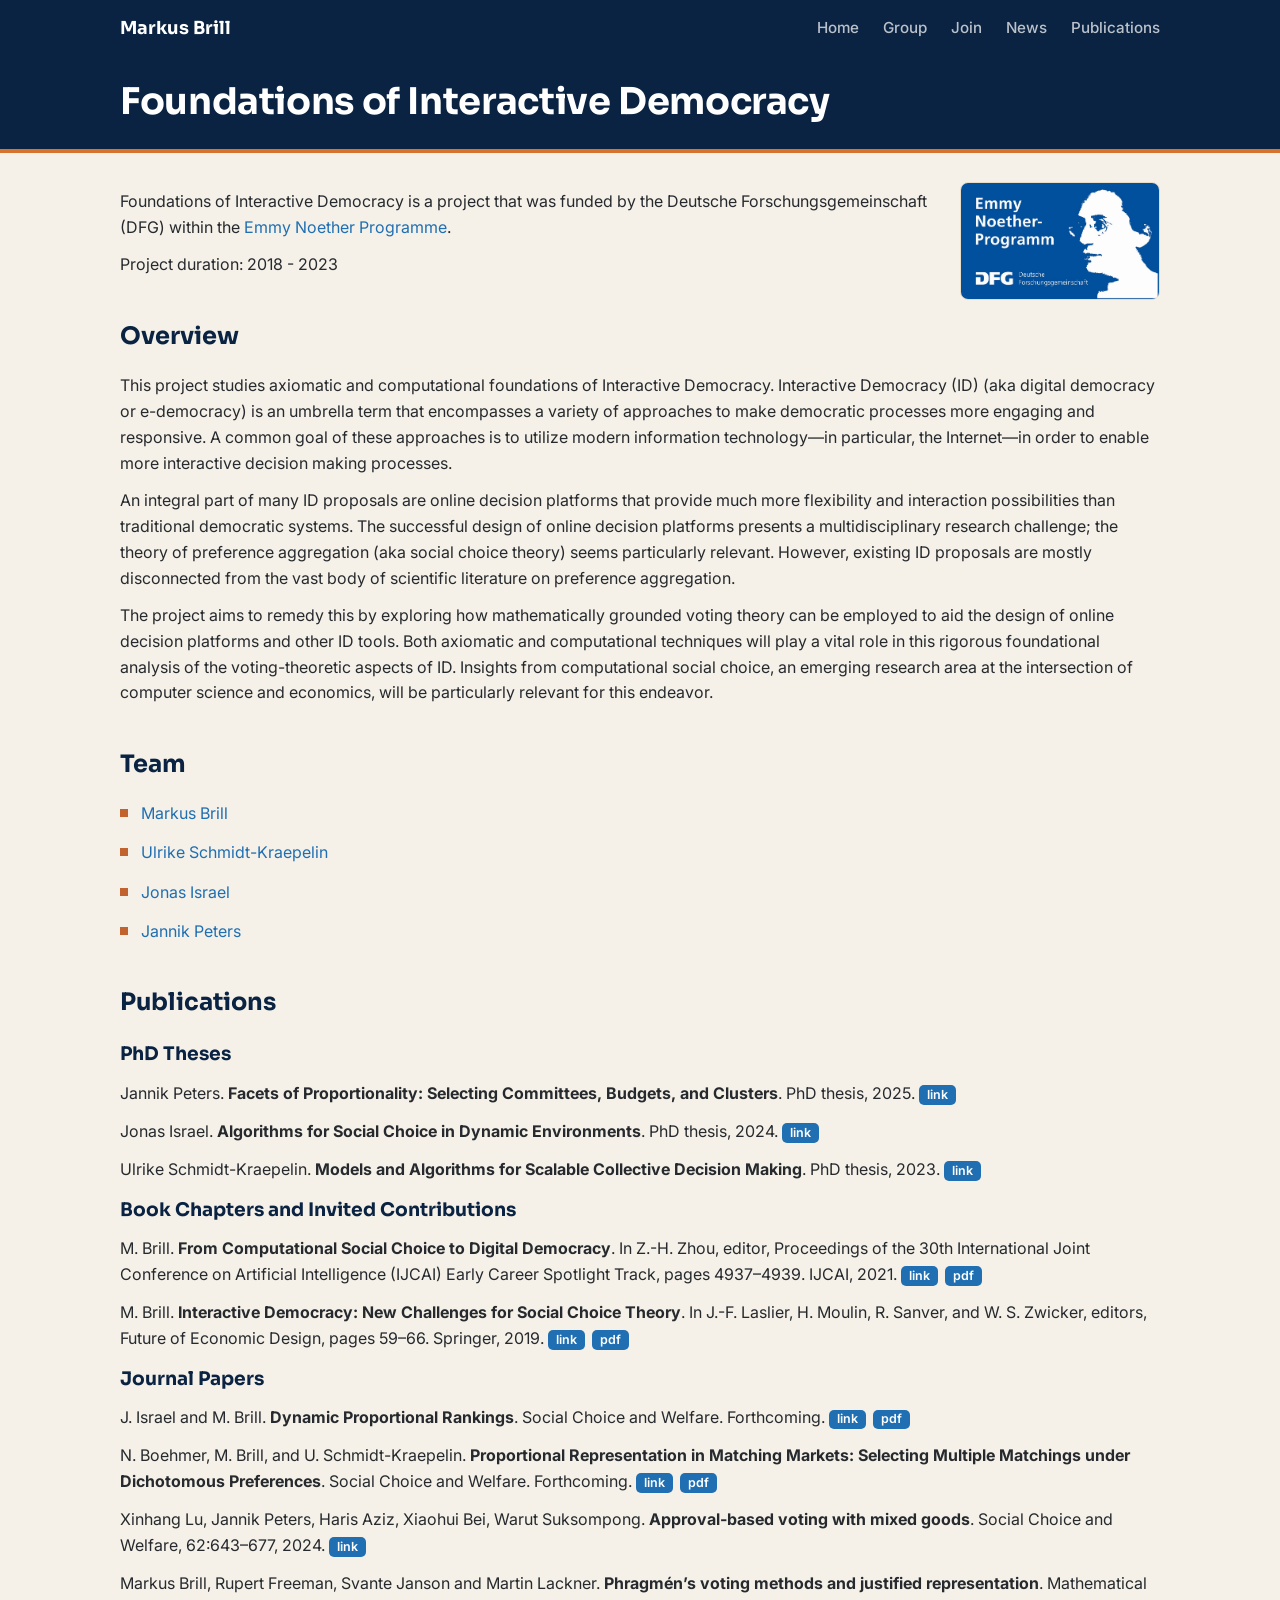
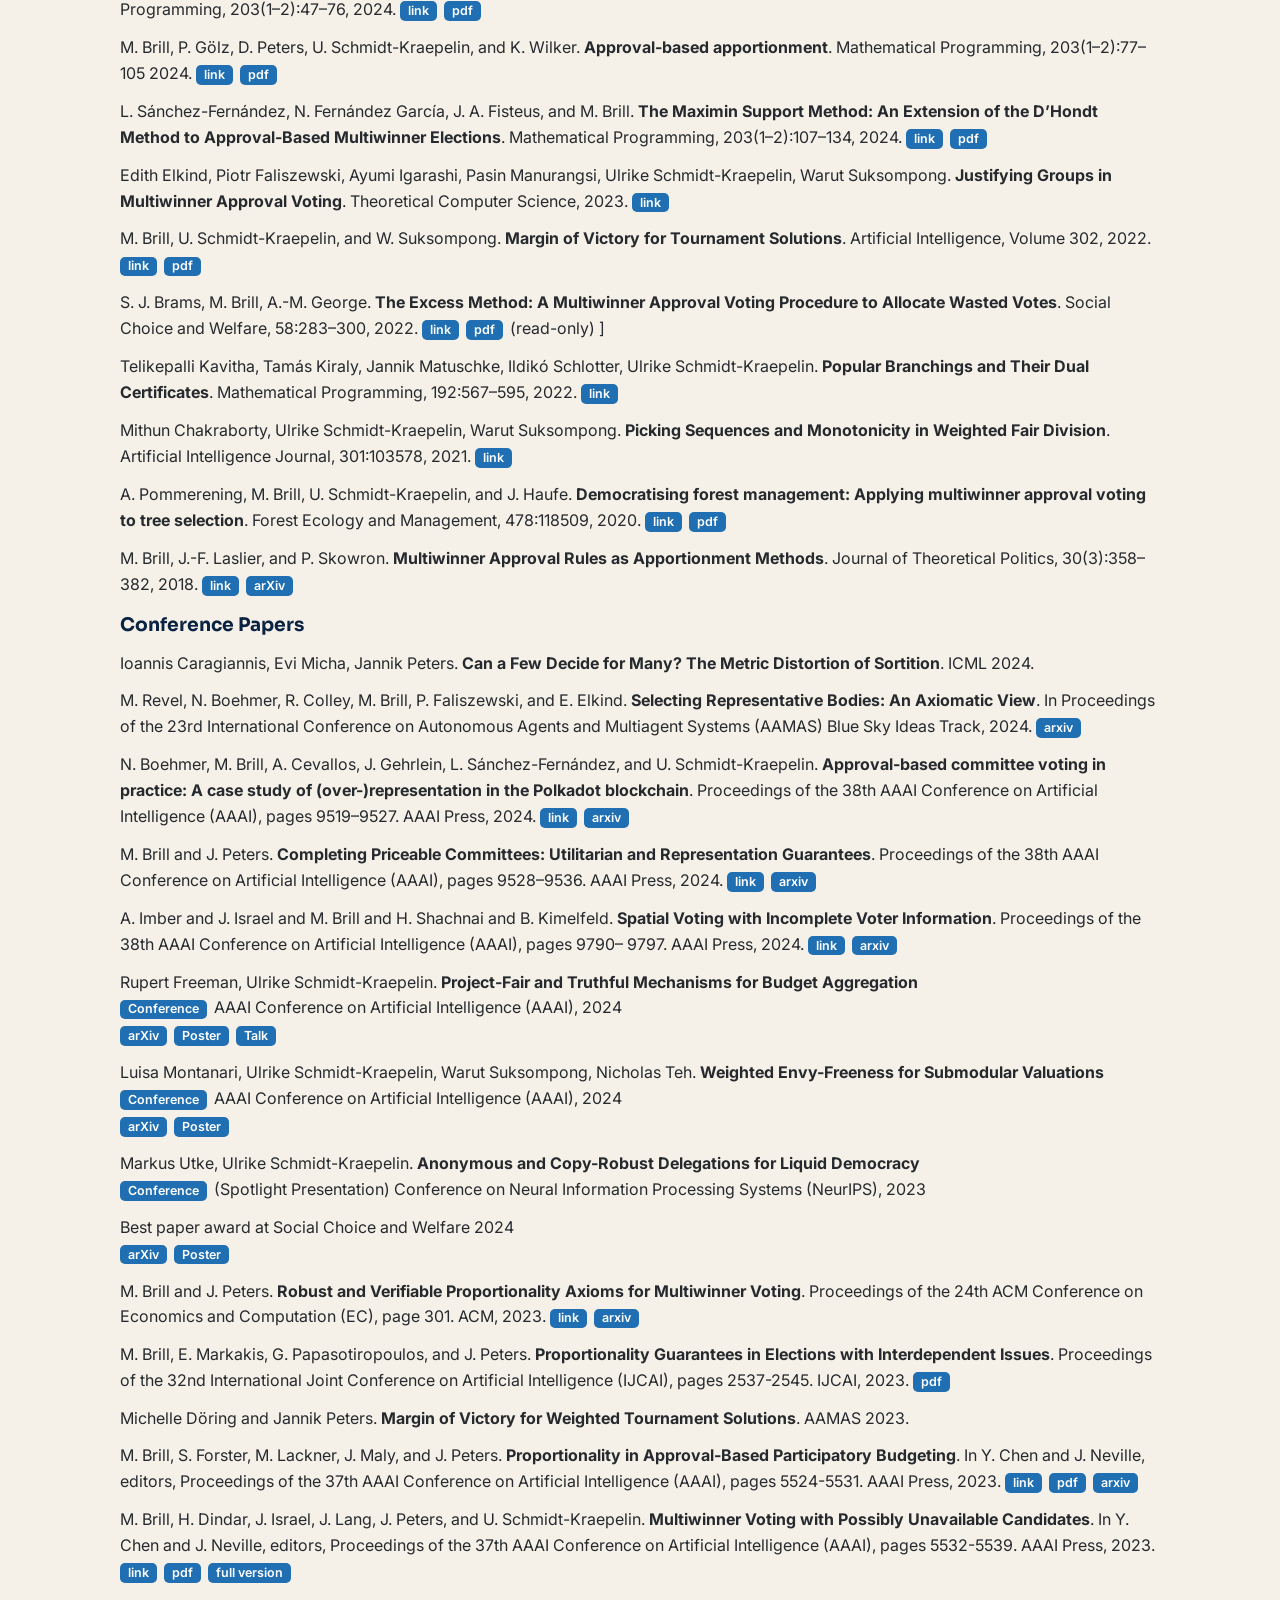
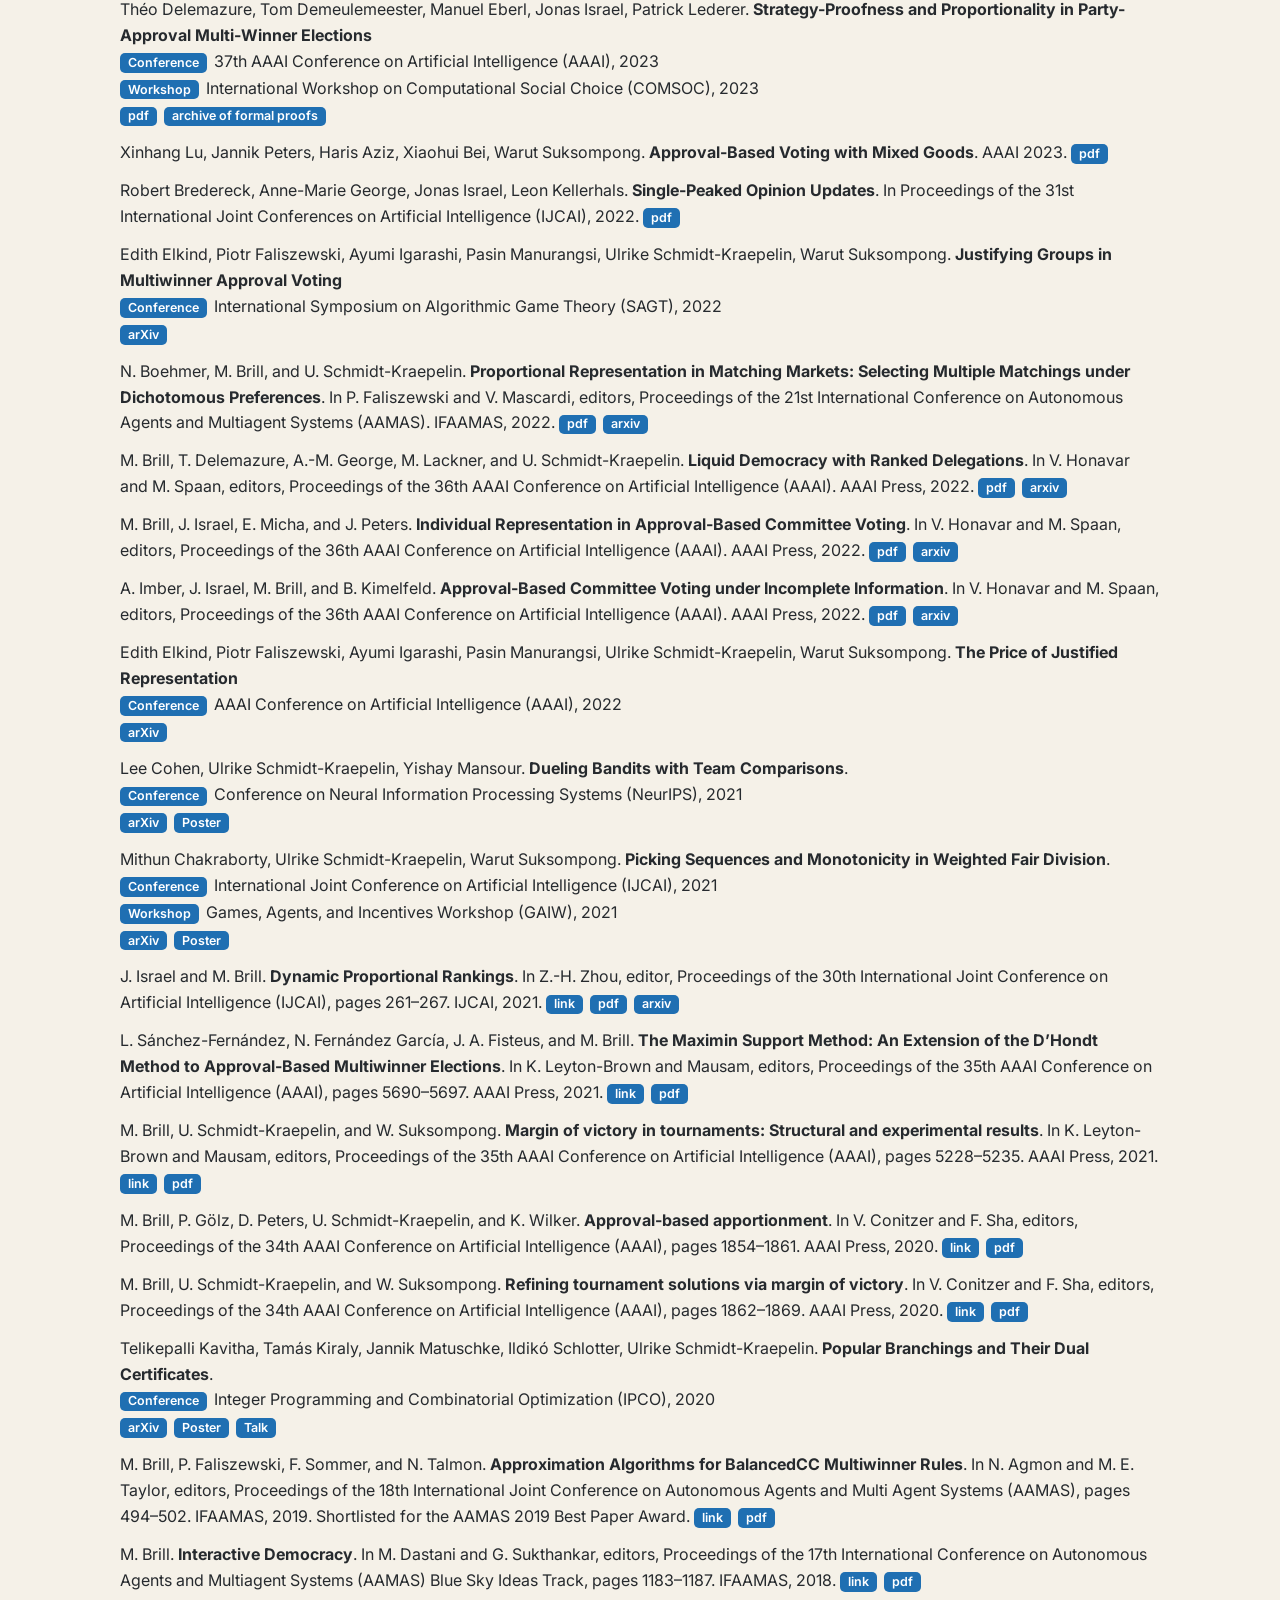
==== commit 39895cae: "update (join page)" ====
--- a/docs/fid.html
+++ b/docs/fid.html
@@ -6,9 +6,12 @@
 <title>Foundations of Interactive Democracy — Markus Brill</title>
 <link rel="preconnect" href="https://fonts.googleapis.com"><link rel="preconnect" href="https://fonts.gstatic.com" crossorigin><link href="https://fonts.googleapis.com/css2?family=Sora:wght@600;700;800&family=Inter:wght@400;500;600&display=swap" rel="stylesheet">
 <link rel="stylesheet" href="styles.css">
+<link rel="icon" href="favicon.ico" sizes="any">
+<link rel="icon" href="favicon.svg" type="image/svg+xml">
+<link rel="apple-touch-icon" href="apple-touch-icon.png">
 </head>
 <body>
-<nav class="navbar"><div class="nav-inner"><a class="brand" href="index.html">Markus Brill</a><div class="navlinks"><a href="index.html">Home</a><a href="group.html">Group</a><a href="news.html">News</a><a href="publications.html">Publications</a></div></div></nav>
+<nav class="navbar"><div class="nav-inner"><a class="brand" href="index.html">Markus Brill</a><div class="navlinks"><a href="index.html">Home</a><a href="group.html">Group</a><a href="join.html">Join</a><a href="news.html">News</a><a href="publications.html">Publications</a></div></div></nav>
 <header class="page-head"><div class="page-head-inner"><h1>Foundations of Interactive Democracy</h1></div></header>
 <main class="wrap">
 <img class="page-thumb" src="assets/images/legacy/fid-01-01-129f02f27a.jpg" alt="">
--- a/docs/styles.css
+++ b/docs/styles.css
@@ -47,6 +47,8 @@
 .navlinks a { color: rgba(255,255,255,.72); font: 500 0.95rem Inter, sans-serif; }
 .navlinks a:hover { color: #fff; text-decoration: none; }
 .navlinks a.active { color: #fff; border-bottom: 2px solid var(--orange); padding-bottom: 2px; }
+/* Homepage omits the brand (name already shown in the hero); keep links right-aligned */
+.nav-inner--home { justify-content: flex-end; }
 
 /* ---- Headings & content links --------------------------------------------- */
 h1, h2, h3, h4 { font-family: Sora, system-ui, sans-serif; color: var(--navy); }
@@ -147,7 +149,36 @@
 .current { border-left: 4px solid var(--orange); }
 .current p { margin: 0.3rem 0; }
 
+/* ---- Prominent links to the Joining the Group page ------------------------ */
+.join-callout {
+  background: linear-gradient(135deg, var(--card), #fbf4e9);
+  border: 1px solid var(--line); border-left: 4px solid var(--orange); border-radius: 12px;
+  box-shadow: 0 8px 26px rgba(40,40,40,.06); padding: 1.2rem 1.35rem; margin: 0 0 1.8rem;
+  display: flex; align-items: center; justify-content: space-between; gap: 1.5rem;
+}
+.join-callout h2 { margin: 0 0 0.25rem; font-size: 1.25rem; }
+.join-callout p { margin: 0; }
+.join-button {
+  display: inline-flex; align-items: center; gap: 0.45rem; flex: 0 0 auto;
+  border: 2px solid var(--orange); border-radius: 999px; background: #fbeee3; color: var(--navy);
+  padding: 0.48rem 0.9rem; font-weight: 700; font-size: 0.9rem; white-space: nowrap;
+}
+.join-button:hover { background: var(--orange); color: var(--navy); text-decoration: none; }
+.join-callout--compact { margin: 0 0 2.2rem; }
+
+/* Tighten the gap between the current-teaching card and homepage content. */
+.current-seam + main { padding-top: 1rem; }
+.current-seam + main > .join-callout { margin-top: 0; }
+.join-callout + h2 { margin-top: 1.8rem; }
+
 /* ---- Homepage "Recent News": three cards side by side --------------------- */
+.section-heading-row {
+  display: flex; align-items: baseline; justify-content: space-between; gap: 1rem;
+  margin: 2.4rem 0 1.1rem;
+}
+.join-callout + .section-heading-row { margin-top: 1.8rem; }
+.section-heading-row h2 { margin: 0; }
+.news-archive-link { color: var(--orange-text); font-weight: 700; white-space: nowrap; }
 .news { display: grid; grid-template-columns: repeat(3, 1fr); gap: 1.1rem; margin-top: 0.4rem; }
 .news article {
   background: var(--card); border: 1px solid var(--line); border-radius: 12px;
@@ -182,6 +213,8 @@
 .news-aside { display: flex; flex-wrap: wrap; justify-content: flex-end; align-content: flex-start; gap: 0.65rem; padding-top: 0.4rem; max-width: 440px; }
 .news-aside p { display: flex; flex-wrap: wrap; justify-content: flex-end; gap: 0.65rem; margin: 0; }
 .news-aside img { width: auto; max-width: 210px; max-height: 110px; object-fit: contain; margin: 0; }
+.news-aside img.portrait { width: 150px; height: 150px; max-height: none; object-fit: cover; }
+.news-aside img.portrait-contained { width: auto; height: 150px; max-height: none; object-fit: contain; }
 .news-aside img.large, .news-aside .large img { max-width: 420px; max-height: 220px; }
 
 /* ===========================================================================
@@ -192,8 +225,30 @@
 .person-card img { width: 100%; aspect-ratio: 1 / 1; object-fit: cover; border: 1px solid var(--line); border-radius: 10px; margin: 0 0 0.75rem; }
 .person-card p { margin: 0.25rem 0; }
 
+/* ===========================================================================
+   Joining the Group page
+   =========================================================================== */
+.join-page { max-width: 860px; }
+.join-jumps {
+  display: flex; align-items: center; flex-wrap: wrap; gap: 0.55rem;
+  background: var(--soft); border: 1px solid var(--line); border-radius: 10px;
+  margin: 1.1rem 0 1.3rem; padding: 0.75rem 0.9rem;
+}
+.join-jumps-label { color: var(--muted); font-size: 0.8rem; font-weight: 700; letter-spacing: 0.04em; margin-right: 0.15rem; text-transform: uppercase; }
+.join-jumps a {
+  display: inline-flex; border: 1.5px solid var(--blue); border-radius: 999px;
+  color: var(--blue); font-size: 0.86rem; font-weight: 600; padding: 0.26rem 0.68rem;
+}
+.join-jumps a:hover { background: #eaf2fa; text-decoration: none; }
+.join-page .info-callout {
+  background: var(--card); border: 1px solid var(--line); border-left: 4px solid var(--blue);
+  border-radius: 8px; margin: 1rem 0 1.5rem; padding: 0.8rem 1rem;
+}
+.join-page .last-updated { border-top: 1px solid var(--line); color: var(--muted); margin-top: 3rem; padding-top: 1rem; }
+
 /* ---- Responsive ----------------------------------------------------------- */
 @media (max-width: 720px) {
+  .navlinks { gap: 0.65rem 1rem; }
   .hero-inner { grid-template-columns: 1fr; gap: 1.5rem; }
   .hero-photo { order: -1; width: 170px; }
   .hero-band h1 { font-size: 2.5rem; }
@@ -204,4 +259,5 @@
   .news-aside img.large, .news-aside .large img { max-width: 70vw; max-height: none; }
   .bio li { grid-template-columns: 1fr; gap: 0.1rem; }
   .wrap img.page-thumb { float: none; width: 60%; margin: 1rem 0; }
-}
+  .join-callout { align-items: flex-start; flex-direction: column; gap: 0.85rem; }
+}
